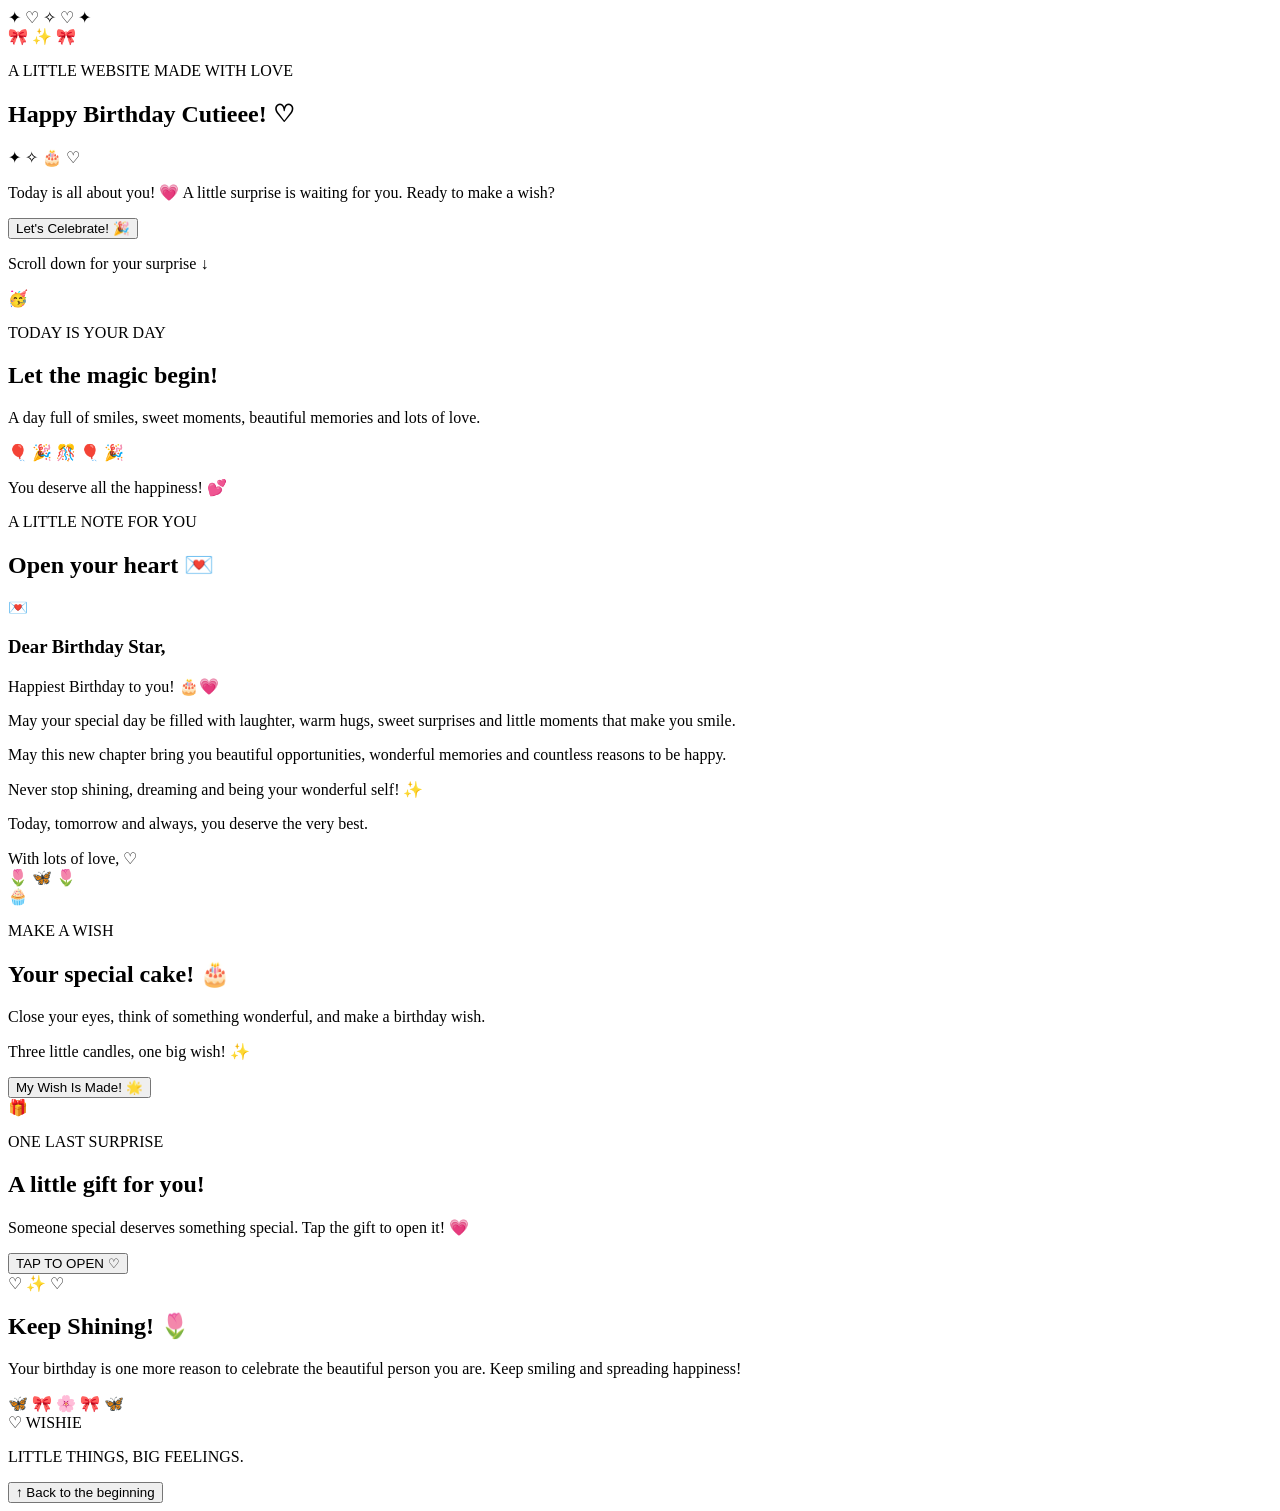
==== index.html @ fcc9b074 "Rename index (2).html to index.html" ====
<!DOCTYPE html>
<html lang="en">
<head>
    <meta charset="UTF-8">
    <meta name="viewport" content="width=device-width, initial-scale=1.0">

    <title>Happy Birthday! 🎀 | Wishie</title>

    <link rel="preconnect" href="https://fonts.googleapis.com">
    <link rel="preconnect" href="https://fonts.gstatic.com" crossorigin>

    <link href="https://fonts.googleapis.com/css2?family=Nunito:wght@400;600;700;800;900&family=Pacifico&display=swap" rel="stylesheet">

    <link rel="stylesheet" href="style.css">
</head>

<body>

    <!-- Floating background decorations -->
    <div class="floating-decor" aria-hidden="true">
        <span>✦</span>
        <span>♡</span>
        <span>✧</span>
        <span>♡</span>
        <span>✦</span>
    </div>

    <main class="website-container">

        <!-- SECTION 1: WELCOME -->
        <section class="hero" id="home">

            <div class="top-decoration">🎀 ✨ 🎀</div>

            <p class="tiny-label">A LITTLE WEBSITE MADE WITH LOVE</p>

            <h1 class="hero-title">
                Happy Birthday
                <span class="cute-word">Cutieee! ♡</span>
            </h1>

            <div class="hero-cake">
                <span class="cake-sparkle sparkle-one">✦</span>
                <span class="cake-sparkle sparkle-two">✧</span>
                <span class="cake-emoji">🎂</span>
                <span class="cake-sparkle sparkle-three">♡</span>
            </div>

            <p class="hero-message">
                Today is all about you! 💗
                A little surprise is waiting for you.
                Ready to make a wish?
            </p>

            <button class="main-button" id="celebrateButton">
                Let's Celebrate! 🎉
            </button>

            <p class="scroll-hint">Scroll down for your surprise ↓</p>

        </section>


        <!-- SECTION 2: CELEBRATION -->
        <section class="celebration-section" id="celebration">

            <div class="section-sticker">🥳</div>

            <p class="section-label">TODAY IS YOUR DAY</p>

            <h2 class="section-title">
                Let the magic begin!
            </h2>

            <p class="section-description">
                A day full of smiles, sweet moments,
                beautiful memories and lots of love.
            </p>

            <div class="party-decorations" aria-label="Birthday decorations">
                <span>🎈</span>
                <span>🎉</span>
                <span>🎊</span>
                <span>🎈</span>
                <span>🎉</span>
            </div>

            <p class="celebration-note">
                You deserve all the happiness! 💕
            </p>

        </section>


        <!-- SECTION 3: BIRTHDAY MESSAGE -->
        <section class="message-section" id="message">

            <p class="section-label">A LITTLE NOTE FOR YOU</p>

            <h2 class="section-title">
                Open your heart 💌
            </h2>

            <div class="message-card">

                <div class="message-top">
                    <span class="envelope-icon">💌</span>

                    <h3 class="message-heading">
                        Dear Birthday Star,
                    </h3>
                </div>

                <div class="message-content">

                    <p>
                        Happiest Birthday to you! 🎂💗
                    </p>

                    <p>
                        May your special day be filled with
                        laughter, warm hugs, sweet surprises
                        and little moments that make you smile.
                    </p>

                    <p>
                        May this new chapter bring you
                        beautiful opportunities, wonderful
                        memories and countless reasons to be happy.
                    </p>

                    <p class="special-wish">
                        Never stop shining, dreaming
                        and being your wonderful self! ✨
                    </p>

                    <p>
                        Today, tomorrow and always,
                        you deserve the very best.
                    </p>

                </div>

                <div class="message-signature">
                    With lots of love, ♡
                </div>

                <div class="message-bottom-decoration">
                    🌷 🦋 🌷
                </div>

            </div>

        </section>


        <!-- SECTION 4: BIRTHDAY CAKE -->
        <section class="cake-section" id="cake">

            <div class="section-sticker">🧁</div>

            <p class="section-label">MAKE A WISH</p>

            <h2 class="section-title">
                Your special cake! 🎂
            </h2>

            <p class="section-description">
                Close your eyes, think of something wonderful,
                and make a birthday wish.
            </p>

            <div class="animated-cake" aria-label="Animated birthday cake">

                <div class="cake-candles">

                    <div class="candle">
                        <span class="flame"></span>
                    </div>

                    <div class="candle">
                        <span class="flame"></span>
                    </div>

                    <div class="candle">
                        <span class="flame"></span>
                    </div>

                </div>

                <div class="cake-layer cake-top">
                    <div class="icing-drip"></div>
                </div>

                <div class="cake-layer cake-middle"></div>

                <div class="cake-layer cake-bottom"></div>

                <div class="cake-plate"></div>

            </div>

            <p class="cake-wish">
                Three little candles, one big wish! ✨
            </p>

            <button class="secondary-button" id="wishButton">
                My Wish Is Made! 🌟
            </button>

            <p class="wish-made" id="wishMessage" hidden>
                May your beautiful wish come true! 💖✨
            </p>

        </section>


        <!-- SECTION 5: GIFT SURPRISE -->
        <section class="gift-section" id="gift">

            <div class="section-sticker">🎁</div>

            <p class="section-label">ONE LAST SURPRISE</p>

            <h2 class="section-title">
                A little gift for you!
            </h2>

            <p class="section-description">
                Someone special deserves something special.
                Tap the gift to open it! 💗
            </p>

            <button
                class="gift-button"
                id="giftButton"
                aria-label="Open your birthday gift"
                aria-expanded="false"
                aria-controls="giftSurprise"
            >

                <span class="gift-bow"></span>
                <span class="gift-box"></span>
                <span class="gift-tap">TAP TO OPEN ♡</span>

            </button>

            <div class="gift-surprise" id="giftSurprise" hidden>

                <div class="surprise-sticker">💝</div>

                <h2 class="section-title">
                    Surprise, Birthday Star!
                </h2>

                <p class="surprise-special">
                    You are one of a kind. Never forget that! 💗
                </p>

                <div class="mini-surprise-cake">🧸 🎂 🌷</div>

                <p class="section-description">
                    May your days be colourful,
                    your heart be happy,
                    and your dreams come true.
                </p>

                <p class="surprise-footer">
                    Sending you a big virtual hug! ♡
                </p>

            </div>

        </section>


        <!-- SECTION 6: ENDING -->
        <section class="ending-section">

            <div class="ending-hearts">♡ ✨ ♡</div>

            <h2 class="ending-title">
                Keep Shining! 🌷
            </h2>

            <p class="ending-message">
                Your birthday is one more reason
                to celebrate the beautiful person you are.
                Keep smiling and spreading happiness!
            </p>

            <div class="ending-decoration">
                🦋 🎀 🌸 🎀 🦋
            </div>

            <div class="wishie-brand">
                ♡ WISHIE
            </div>

            <p class="brand-tagline">
                LITTLE THINGS, BIG FEELINGS.
            </p>

            <button class="back-button" id="backButton">
                ↑ Back to the beginning
            </button>

        </section>

    </main>


    <!-- Confetti appears here -->
    <div
        class="confetti-container"
        id="confettiContainer"
        aria-hidden="true"
    ></div>

    <script src="script.js"></script>

</body>
</html>
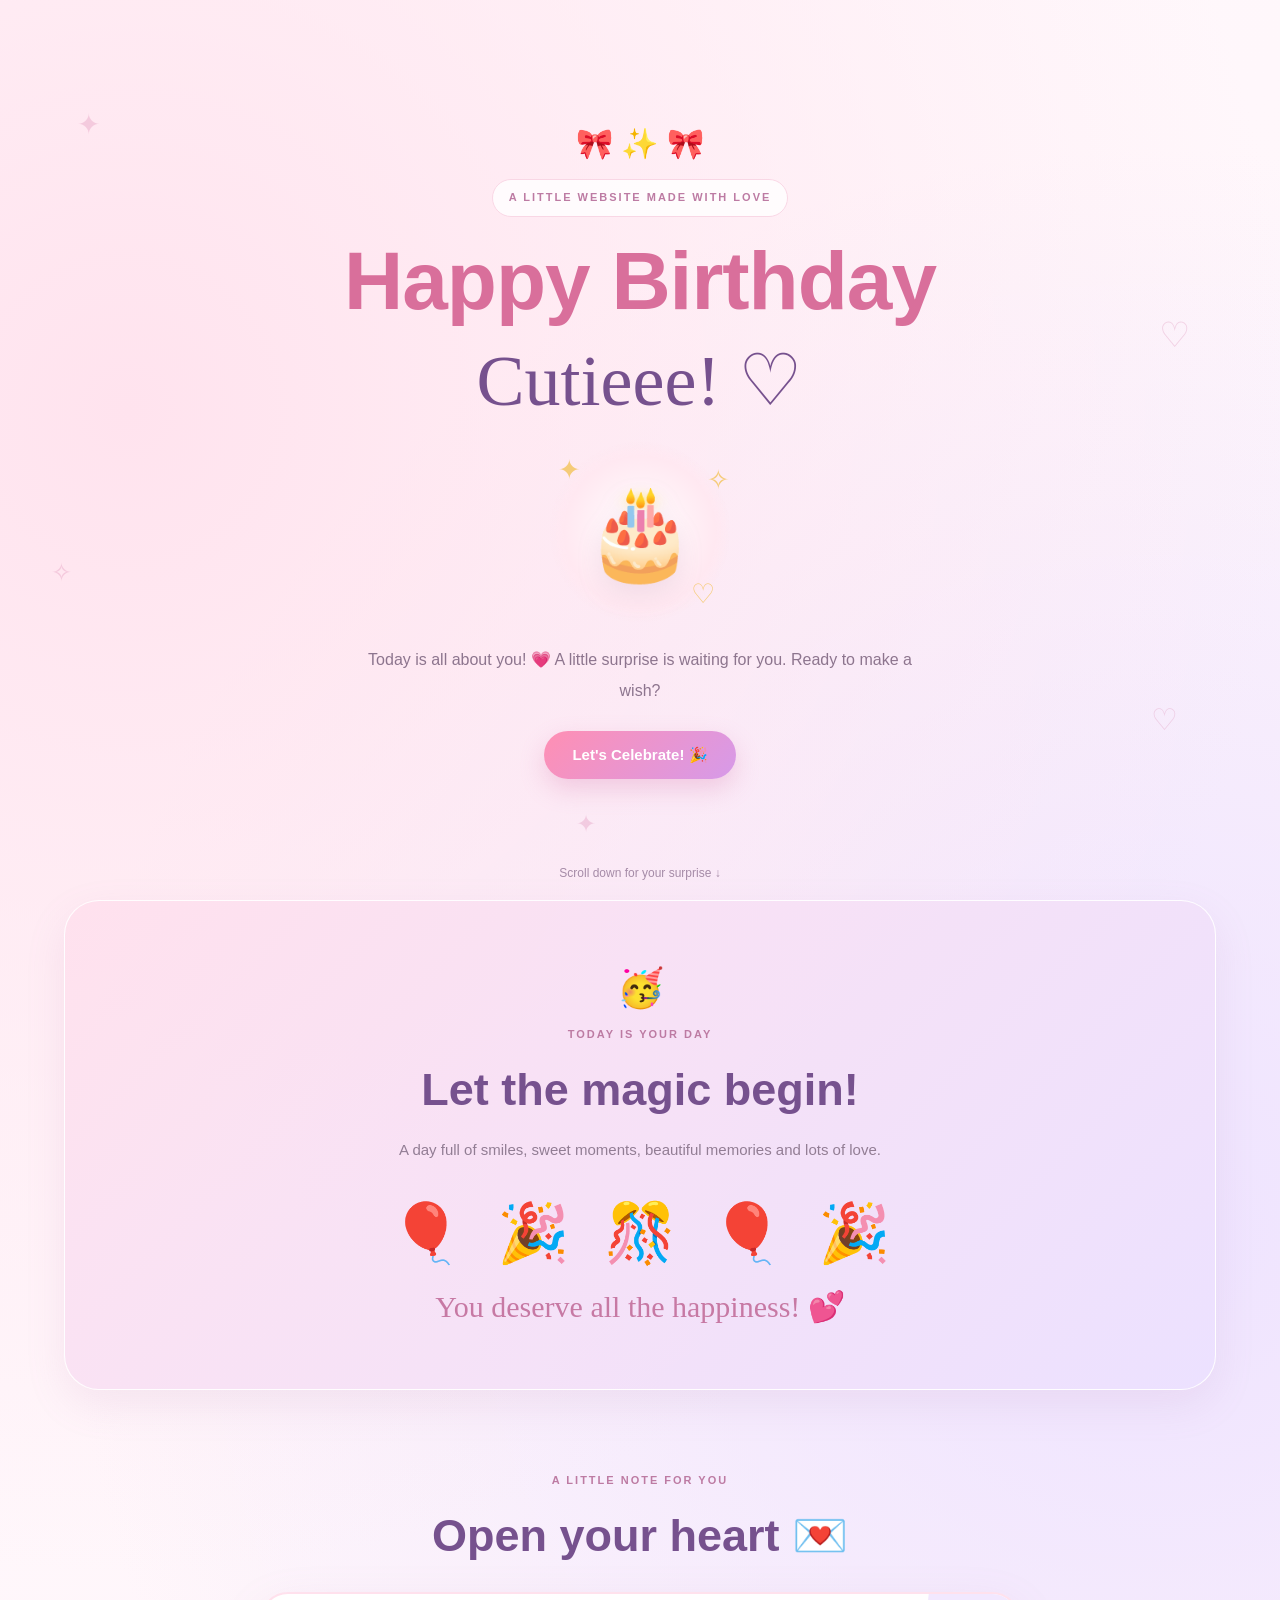
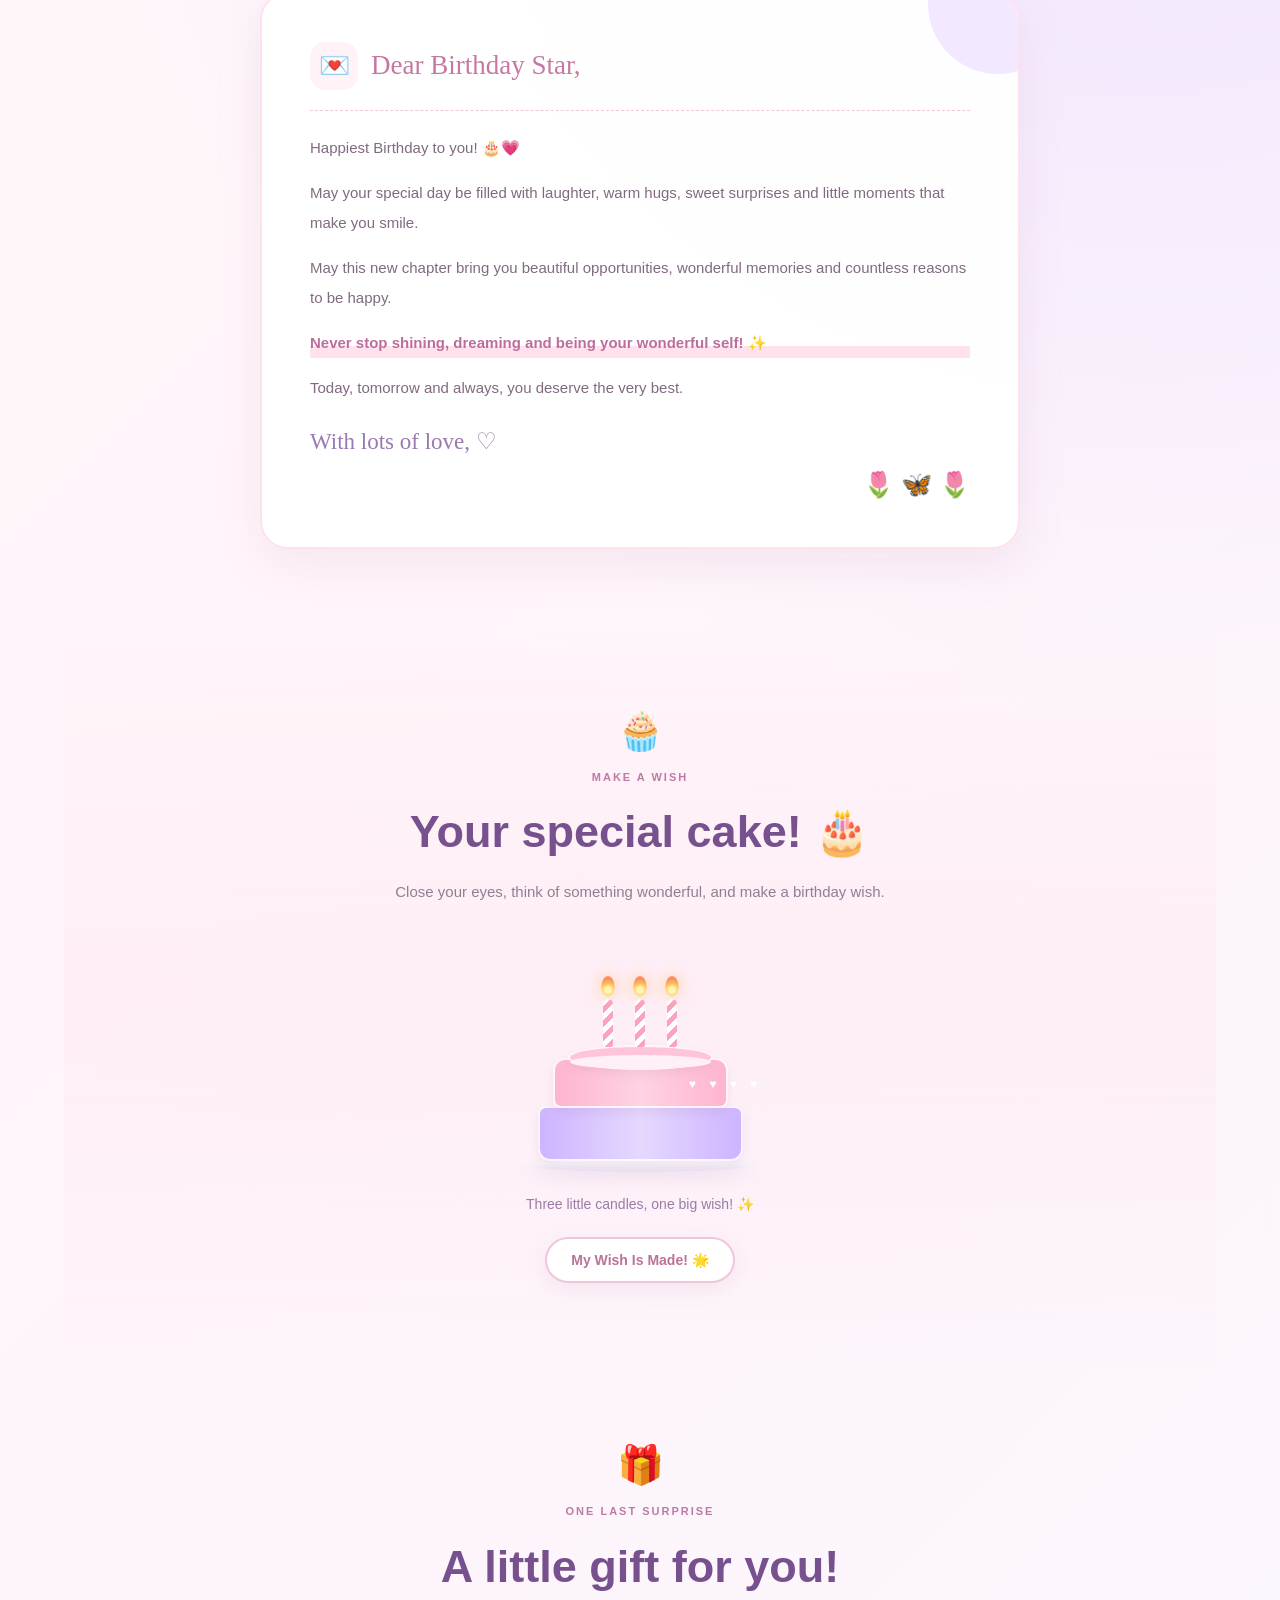
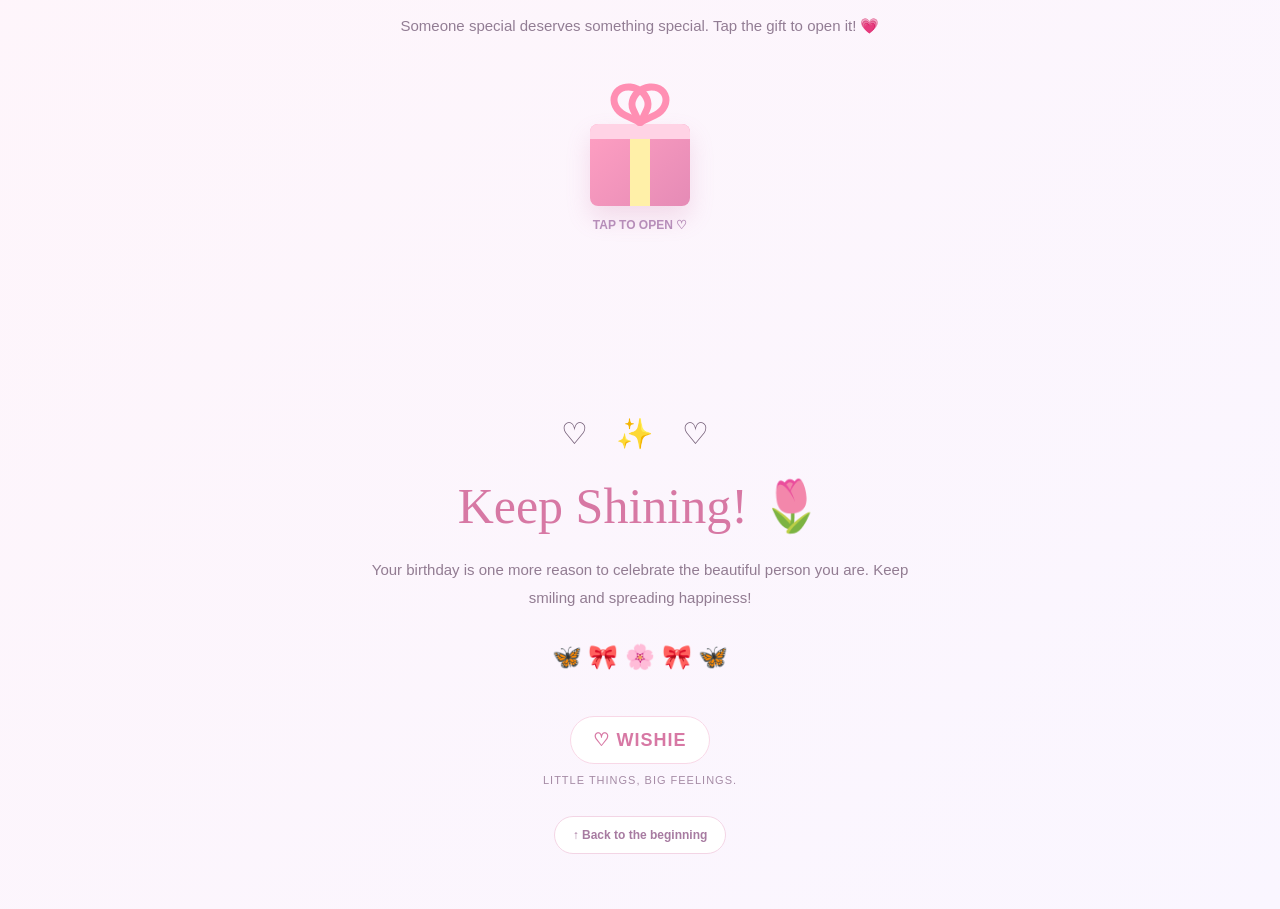
==== commit 422f9e85: "Fix missing newline at end of index.html Add newline at the end of the HTML file" ====
--- a/index.html
+++ b/index.html
@@ -320,4 +320,4 @@
     <script src="script.js"></script>
 
 </body>
-</html>
+    </html>
--- a/style.css
+++ b/style.css
@@ -0,0 +1,1083 @@
+/* ==================================
+   WISHIE BIRTHDAY WEBSITE
+   Cute pastel theme 🎀
+================================== */
+
+/* 1. BASIC SETTINGS */
+
+* {
+    margin: 0;
+    padding: 0;
+    box-sizing: border-box;
+}
+
+:root {
+    --pink: #ff8fb3;
+    --light-pink: #ffe2ed;
+    --soft-pink: #fff3f7;
+    --lavender: #e9ddff;
+    --purple: #a78bfa;
+    --dark-purple: #76518e;
+    --text: #705a73;
+    --gold: #f5cb78;
+    --white: #ffffff;
+}
+
+html {
+    scroll-behavior: smooth;
+}
+
+body {
+    width: 100%;
+    min-height: 100vh;
+    font-family: "Nunito", sans-serif;
+    color: var(--text);
+    background:
+        radial-gradient(
+            circle at 10% 10%,
+            #ffe3ee 0,
+            transparent 30%
+        ),
+        radial-gradient(
+            circle at 90% 30%,
+            #eee3ff 0,
+            transparent 35%
+        ),
+        linear-gradient(
+            135deg,
+            #fff9fc,
+            #fff5fa,
+            #faf6ff
+        );
+    overflow-x: hidden;
+}
+
+[hidden] {
+    display: none !important;
+}
+
+button {
+    font-family: inherit;
+    cursor: pointer;
+    -webkit-tap-highlight-color: transparent;
+}
+
+button:focus-visible {
+    outline: 3px solid var(--purple);
+    outline-offset: 4px;
+}
+
+/* 2. BACKGROUND DECORATIONS */
+
+.floating-decor {
+    position: fixed;
+    inset: 0;
+    overflow: hidden;
+    pointer-events: none;
+    z-index: 0;
+}
+
+.floating-decor span {
+    position: absolute;
+    color: rgba(219, 133, 177, 0.3);
+    animation: floatAround 6s ease-in-out infinite;
+}
+
+.floating-decor span:nth-child(1) {
+    top: 12%;
+    left: 6%;
+    font-size: 28px;
+}
+
+.floating-decor span:nth-child(2) {
+    top: 35%;
+    right: 7%;
+    font-size: 35px;
+    animation-delay: 1s;
+}
+
+.floating-decor span:nth-child(3) {
+    top: 62%;
+    left: 4%;
+    font-size: 25px;
+    animation-delay: 2s;
+}
+
+.floating-decor span:nth-child(4) {
+    top: 78%;
+    right: 8%;
+    font-size: 30px;
+    animation-delay: 0.5s;
+}
+
+.floating-decor span:nth-child(5) {
+    top: 90%;
+    left: 45%;
+    font-size: 24px;
+    animation-delay: 1.5s;
+}
+
+@keyframes floatAround {
+    0%, 100% {
+        transform: translateY(0) rotate(0);
+    }
+
+    50% {
+        transform: translateY(-18px) rotate(15deg);
+    }
+}
+
+/* 3. MAIN CONTAINER
+   Uses the available screen width. */
+
+.website-container {
+    position: relative;
+    z-index: 1;
+    width: 100%;
+    max-width: none;
+    margin: 0;
+    padding: 0 5%;
+}
+
+/* 4. HERO SECTION */
+
+.hero {
+    width: 100%;
+    min-height: 100vh;
+    min-height: 100svh;
+    display: flex;
+    flex-direction: column;
+    align-items: center;
+    justify-content: center;
+    position: relative;
+    text-align: center;
+    padding: 70px 15px 65px;
+}
+
+.top-decoration {
+    font-size: 30px;
+    margin-bottom: 18px;
+    animation: gentleBounce 3s ease-in-out infinite;
+}
+
+.tiny-label,
+.section-label {
+    display: inline-block;
+    color: #bd7ba3;
+    font-size: 11px;
+    font-weight: 900;
+    letter-spacing: 2px;
+    line-height: 1.8;
+    margin-bottom: 15px;
+}
+
+.tiny-label {
+    padding: 8px 16px;
+    border-radius: 50px;
+    background: rgba(255, 255, 255, 0.8);
+    border: 1px solid #f9d7e5;
+}
+
+.hero-title {
+    width: 100%;
+    font-size: clamp(38px, 8vw, 82px);
+    font-weight: 900;
+    color: #d96f9b;
+    line-height: 1.2;
+    letter-spacing: -1px;
+    animation: fadeUp 0.9s ease both;
+}
+
+.cute-word {
+    display: block;
+    margin-top: 8px;
+    font-family: "Pacifico", cursive;
+    font-size: clamp(38px, 8vw, 72px);
+    font-weight: 400;
+    color: var(--dark-purple);
+    letter-spacing: 0;
+}
+
+.hero-cake {
+    width: 180px;
+    height: 180px;
+    margin: 18px auto;
+    display: flex;
+    align-items: center;
+    justify-content: center;
+    position: relative;
+    border-radius: 50%;
+    background: radial-gradient(
+        circle,
+        white,
+        #ffe8f1 60%,
+        transparent 72%
+    );
+    animation: cakeFloat 3s ease-in-out infinite;
+}
+
+.cake-emoji {
+    font-size: 90px;
+    filter: drop-shadow(
+        0 10px 12px rgba(170, 100, 145, 0.15)
+    );
+}
+
+.cake-sparkle {
+    position: absolute;
+    color: var(--gold);
+    font-size: 27px;
+    animation: sparkle 2s ease-in-out infinite;
+}
+
+.sparkle-one {
+    top: 12px;
+    left: 8px;
+}
+
+.sparkle-two {
+    top: 22px;
+    right: 0;
+    animation-delay: 0.5s;
+}
+
+.sparkle-three {
+    bottom: 12px;
+    right: 15px;
+    animation-delay: 1s;
+}
+
+.hero-message {
+    width: 100%;
+    max-width: 550px;
+    margin: 5px auto 25px;
+    color: #8d758e;
+    font-size: 16px;
+    line-height: 1.9;
+}
+
+.main-button {
+    display: inline-flex;
+    align-items: center;
+    justify-content: center;
+    gap: 8px;
+    padding: 15px 28px;
+    border: none;
+    border-radius: 50px;
+    background: linear-gradient(
+        135deg,
+        #ff8fb3,
+        #d69ae9
+    );
+    color: white;
+    font-size: 15px;
+    font-weight: 900;
+    box-shadow: 0 10px 25px rgba(220, 125, 175, 0.3);
+    transition: transform 0.25s, box-shadow 0.25s;
+}
+
+.main-button:hover {
+    transform: translateY(-4px);
+    box-shadow: 0 14px 30px rgba(220, 125, 175, 0.4);
+}
+
+.main-button:active {
+    transform: scale(0.97);
+}
+
+.scroll-hint {
+    position: absolute;
+    bottom: 20px;
+    font-size: 12px;
+    color: #a58ba7;
+    animation: hintBounce 2s ease-in-out infinite;
+}
+
+/* 5. SHARED SECTION DESIGN */
+
+.celebration-section,
+.message-section,
+.cake-section,
+.gift-section,
+.ending-section {
+    width: 100%;
+    padding: 80px 0;
+    text-align: center;
+    scroll-margin-top: 20px;
+}
+
+.section-sticker {
+    font-size: 38px;
+    margin-bottom: 14px;
+}
+
+.section-title {
+    width: 100%;
+    color: var(--dark-purple);
+    font-size: clamp(28px, 5vw, 45px);
+    line-height: 1.35;
+    font-weight: 900;
+    margin-bottom: 15px;
+    overflow-wrap: break-word;
+}
+
+.section-description {
+    width: 100%;
+    max-width: 580px;
+    margin: 0 auto 25px;
+    color: #927d94;
+    font-size: 15px;
+    line-height: 1.9;
+}
+
+/* 6. CELEBRATION */
+
+.celebration-section {
+    padding: 65px 5%;
+    border: 1px solid rgba(255, 255, 255, 0.9);
+    border-radius: 35px;
+    background: linear-gradient(
+        135deg,
+        rgba(255, 224, 237, 0.9),
+        rgba(235, 224, 255, 0.9)
+    );
+    box-shadow: 0 15px 40px rgba(180, 125, 175, 0.12);
+    overflow: hidden;
+}
+
+.party-decorations {
+    display: flex;
+    justify-content: center;
+    align-items: center;
+    flex-wrap: wrap;
+    gap: clamp(12px, 4vw, 35px);
+    margin: 35px auto 20px;
+}
+
+.party-decorations span {
+    display: inline-block;
+    font-size: clamp(36px, 7vw, 58px);
+    animation: partyBounce 2s ease-in-out infinite;
+}
+
+.party-decorations span:nth-child(even) {
+    animation-delay: 0.5s;
+}
+
+.celebration-note {
+    margin-top: 22px;
+    font-family: "Pacifico", cursive;
+    color: #c779a4;
+    font-size: clamp(21px, 4vw, 30px);
+}
+
+/* 7. MESSAGE CARD */
+
+.message-card {
+    width: 100%;
+    max-width: 760px;
+    margin: 25px auto 0;
+    padding: clamp(25px, 5vw, 48px);
+    text-align: left;
+    position: relative;
+    background: rgba(255, 255, 255, 0.94);
+    border: 2px solid #ffe1ed;
+    border-radius: 28px;
+    box-shadow: 0 15px 45px rgba(183, 130, 173, 0.13);
+    overflow: hidden;
+}
+
+.message-card::before {
+    content: "";
+    position: absolute;
+    top: -60px;
+    right: -50px;
+    width: 140px;
+    height: 140px;
+    border-radius: 50%;
+    background: #f2e8ff;
+}
+
+.message-top {
+    position: relative;
+    display: flex;
+    align-items: center;
+    flex-wrap: wrap;
+    gap: 13px;
+    padding-bottom: 20px;
+    margin-bottom: 22px;
+    border-bottom: 1px dashed #f0c6dc;
+}
+
+.envelope-icon {
+    width: 48px;
+    height: 48px;
+    flex-shrink: 0;
+    display: flex;
+    align-items: center;
+    justify-content: center;
+    border-radius: 15px;
+    background: var(--soft-pink);
+    font-size: 25px;
+}
+
+.message-heading {
+    font-family: "Pacifico", cursive;
+    color: #c778a2;
+    font-size: clamp(21px, 4vw, 27px);
+    font-weight: 400;
+}
+
+.message-content {
+    position: relative;
+    color: #806a80;
+    font-size: 15px;
+    line-height: 2;
+    overflow-wrap: break-word;
+}
+
+.message-content p {
+    margin-bottom: 15px;
+}
+
+.special-wish {
+    color: #bc6e9a;
+    font-weight: 900;
+    background: linear-gradient(
+        transparent 60%,
+        #ffe2ee 60%
+    );
+}
+
+.message-signature {
+    margin-top: 25px;
+    color: #9a7ab0;
+    font-family: "Pacifico", cursive;
+    font-size: 23px;
+}
+
+.message-bottom-decoration {
+    text-align: right;
+    font-size: 25px;
+    margin-top: 15px;
+}
+
+/* 8. CAKE SECTION */
+
+.cake-section {
+    background: linear-gradient(
+        180deg,
+        transparent,
+        rgba(255, 230, 241, 0.5),
+        transparent
+    );
+}
+
+.animated-cake {
+    width: 230px;
+    height: 230px;
+    margin: 35px auto 20px;
+    position: relative;
+    display: flex;
+    flex-direction: column;
+    align-items: center;
+    justify-content: flex-end;
+    animation: cakeFloat 3s ease-in-out infinite;
+}
+
+.cake-candles {
+    height: 65px;
+    display: flex;
+    justify-content: center;
+    align-items: flex-end;
+    gap: 22px;
+    position: relative;
+    z-index: 5;
+    margin-bottom: -2px;
+}
+
+.candle {
+    width: 10px;
+    height: 48px;
+    border-radius: 5px 5px 2px 2px;
+    position: relative;
+    background: repeating-linear-gradient(
+        135deg,
+        white 0 5px,
+        #ff9fc2 5px 10px
+    );
+}
+
+.flame {
+    position: absolute;
+    top: -23px;
+    left: 50%;
+    width: 13px;
+    height: 20px;
+    border-radius: 50% 50% 45% 45%;
+    background: radial-gradient(
+        circle at 50% 70%,
+        #fff6b0 0 20%,
+        #ffbc54 45%,
+        #ff8b66 75%
+    );
+    box-shadow: 0 0 15px rgba(255, 190, 80, 0.6);
+    transform: translateX(-50%);
+    transform-origin: bottom center;
+    animation: flameDance 0.6s ease-in-out infinite alternate;
+}
+
+.cake-layer {
+    position: relative;
+    border: 2px solid rgba(255, 255, 255, 0.85);
+    box-shadow: 0 5px 10px rgba(170, 110, 150, 0.12);
+}
+
+.cake-top {
+    width: 145px;
+    height: 25px;
+    background: #ffc4dc;
+    border-radius: 50%;
+    z-index: 3;
+    margin-bottom: -12px;
+}
+
+.icing-drip {
+    position: absolute;
+    top: 8px;
+    left: 0;
+    width: 100%;
+    height: 14px;
+    border-radius: 50%;
+    background: #fff0f7;
+}
+
+.cake-middle {
+    width: 175px;
+    height: 50px;
+    border-radius: 12px 12px 8px 8px;
+    background: linear-gradient(
+        90deg,
+        #ffb4d1,
+        #ffd2e4,
+        #ffb4d1
+    );
+    z-index: 2;
+}
+
+.cake-middle::before {
+    content: "♥  ♥  ♥  ♥";
+    position: absolute;
+    top: 17px;
+    width: 100%;
+    text-align: center;
+    color: white;
+    font-size: 12px;
+    letter-spacing: 5px;
+}
+
+.cake-bottom {
+    width: 205px;
+    height: 55px;
+    border-radius: 8px 8px 12px 12px;
+    background: linear-gradient(
+        90deg,
+        #cdb5ff,
+        #e5d8ff,
+        #cdb5ff
+    );
+    z-index: 1;
+    margin-top: -2px;
+}
+
+.cake-plate {
+    width: 225px;
+    height: 13px;
+    background: linear-gradient(#fff, #e9dff0);
+    border-radius: 50%;
+    box-shadow: 0 7px 15px rgba(140, 100, 150, 0.12);
+    margin-top: -2px;
+}
+
+.cake-wish {
+    margin: 20px auto;
+    font-size: 14px;
+    line-height: 1.8;
+    color: #9a7ba5;
+}
+
+.secondary-button {
+    max-width: 100%;
+    padding: 13px 24px;
+    border: 2px solid #f1c5dc;
+    border-radius: 50px;
+    background: white;
+    color: #bc719b;
+    font-size: 14px;
+    font-weight: 900;
+    box-shadow: 0 7px 20px rgba(190, 120, 165, 0.12);
+    transition: 0.25s ease;
+}
+
+.secondary-button:hover {
+    background: #fff0f6;
+    transform: translateY(-3px);
+}
+
+.wish-made {
+    width: 100%;
+    max-width: 400px;
+    margin: 20px auto 0;
+    padding: 15px;
+    border-radius: 16px;
+    background: white;
+    color: #bc719b;
+    font-weight: 800;
+    line-height: 1.7;
+    box-shadow: 0 10px 25px rgba(190, 120, 165, 0.12);
+    animation: fadeUp 0.5s ease both;
+}
+
+/* 9. GIFT BUTTON */
+
+.gift-stars {
+    color: var(--gold);
+    font-size: 25px;
+    letter-spacing: 15px;
+    margin: 25px 0;
+}
+
+.gift-button {
+    width: 160px;
+    height: 170px;
+    display: block;
+    position: relative;
+    margin: 20px auto;
+    border: none;
+    background: transparent;
+    transition: transform 0.3s ease;
+}
+
+.gift-button:hover {
+    transform: scale(1.06) rotate(-3deg);
+}
+
+.gift-button:active {
+    transform: scale(0.96);
+}
+
+.gift-bow {
+    position: absolute;
+    z-index: 3;
+    top: 18px;
+    left: 50%;
+    width: 60px;
+    height: 30px;
+    transform: translateX(-50%);
+}
+
+.gift-bow::before,
+.gift-bow::after {
+    content: "";
+    position: absolute;
+    top: 0;
+    width: 28px;
+    height: 22px;
+    border: 7px solid #ff8fb3;
+    border-radius: 50% 50% 10% 50%;
+}
+
+.gift-bow::before {
+    left: 0;
+    transform: rotate(25deg);
+}
+
+.gift-bow::after {
+    right: 0;
+    transform: rotate(-25deg) scaleX(-1);
+}
+
+.gift-box {
+    position: absolute;
+    bottom: 30px;
+    left: 50%;
+    width: 100px;
+    height: 82px;
+    transform: translateX(-50%);
+    border-radius: 8px;
+    background: linear-gradient(
+        135deg,
+        #ff9fc2,
+        #e58bb6
+    );
+    box-shadow: 0 12px 25px rgba(205, 110, 160, 0.2);
+    overflow: hidden;
+}
+
+.gift-box::before {
+    content: "";
+    position: absolute;
+    left: 50%;
+    width: 20px;
+    height: 100%;
+    transform: translateX(-50%);
+    background: #fff0a8;
+}
+
+.gift-box::after {
+    content: "";
+    position: absolute;
+    top: 0;
+    left: 0;
+    width: 100%;
+    height: 15px;
+    background: #ffd3e5;
+}
+
+.gift-tap {
+    position: absolute;
+    bottom: 4px;
+    left: 50%;
+    width: 180px;
+    transform: translateX(-50%);
+    color: #b68db9;
+    font-size: 12px;
+    font-weight: 900;
+    white-space: nowrap;
+}
+
+.gift-opened {
+    animation: giftPop 0.5s ease both;
+}
+
+/* 10. GIFT SURPRISE */
+
+.gift-surprise {
+    width: 100%;
+    max-width: 760px;
+    margin: 25px auto 0;
+    padding: clamp(25px, 5vw, 45px);
+    border: 2px solid #ffe0ec;
+    border-radius: 28px;
+    background: rgba(255, 255, 255, 0.94);
+    box-shadow: 0 15px 45px rgba(183, 130, 173, 0.13);
+    animation: fadeUp 0.7s ease both;
+}
+
+.surprise-sticker {
+    font-size: 48px;
+    margin-bottom: 18px;
+}
+
+.gift-surprise .section-title {
+    font-family: "Pacifico", cursive;
+    font-weight: 400;
+}
+
+.surprise-special {
+    margin: 18px auto;
+    color: #c574a1;
+    font-size: 16px;
+    font-weight: 900;
+    line-height: 1.8;
+}
+
+.mini-surprise-cake {
+    font-size: 50px;
+    margin: 18px 0;
+    animation: cakeFloat 2.5s ease-in-out infinite;
+}
+
+.surprise-footer {
+    margin-top: 22px;
+    color: #9c7bb1;
+    font-family: "Pacifico", cursive;
+    font-size: 21px;
+}
+
+/* 11. ENDING */
+
+.ending-section {
+    padding-top: 80px;
+    padding-bottom: 55px;
+}
+
+.ending-hearts {
+    font-size: 30px;
+    letter-spacing: 10px;
+    margin-bottom: 20px;
+    animation: gentleBounce 2s ease-in-out infinite;
+}
+
+.ending-title {
+    font-family: "Pacifico", cursive;
+    color: #d778a4;
+    font-size: clamp(30px, 7vw, 50px);
+    font-weight: 400;
+    line-height: 1.4;
+    margin-bottom: 15px;
+}
+
+.ending-message {
+    width: 100%;
+    max-width: 550px;
+    margin: 0 auto 30px;
+    color: #927c92;
+    font-size: 15px;
+    line-height: 1.9;
+}
+
+.ending-decoration {
+    font-size: 24px;
+    margin: 20px 0;
+}
+
+.wishie-brand {
+    display: inline-block;
+    margin-top: 25px;
+    padding: 12px 22px;
+    border: 1px solid #f8d8e7;
+    border-radius: 50px;
+    background: white;
+    color: #d778a4;
+    font-size: 18px;
+    font-weight: 900;
+    letter-spacing: 1px;
+}
+
+.brand-tagline {
+    margin-top: 10px;
+    color: #a58ba5;
+    font-size: 11px;
+    letter-spacing: 1px;
+}
+
+.back-button {
+    display: block;
+    margin: 30px auto 0;
+    padding: 11px 18px;
+    border: 1px solid #f3d5e5;
+    border-radius: 30px;
+    background: white;
+    color: #a77ba1;
+    font-size: 12px;
+    font-weight: 800;
+    transition: 0.3s ease;
+}
+
+.back-button:hover {
+    transform: translateY(-3px);
+}
+
+/* 12. CONFETTI */
+
+.confetti-container {
+    position: fixed;
+    inset: 0;
+    z-index: 999;
+    overflow: hidden;
+    pointer-events: none;
+}
+
+.confetti-piece {
+    position: absolute;
+    top: -20px;
+    width: 9px;
+    height: 14px;
+    border-radius: 3px;
+    animation: confettiFall 3.5s linear forwards;
+}
+
+/* 13. ANIMATIONS */
+
+@keyframes fadeUp {
+    from {
+        opacity: 0;
+        transform: translateY(22px);
+    }
+
+    to {
+        opacity: 1;
+        transform: translateY(0);
+    }
+}
+
+@keyframes cakeFloat {
+    0%, 100% {
+        transform: translateY(0) rotate(-1deg);
+    }
+
+    50% {
+        transform: translateY(-10px) rotate(1deg);
+    }
+}
+
+@keyframes sparkle {
+    0%, 100% {
+        opacity: 0.5;
+        scale: 0.9;
+    }
+
+    50% {
+        opacity: 1;
+        scale: 1.2;
+    }
+}
+
+@keyframes gentleBounce {
+    0%, 100% {
+        transform: translateY(0);
+    }
+
+    50% {
+        transform: translateY(-8px);
+    }
+}
+
+@keyframes hintBounce {
+    0%, 100% {
+        transform: translateY(0);
+    }
+
+    50% {
+        transform: translateY(5px);
+    }
+}
+
+@keyframes partyBounce {
+    0%, 100% {
+        transform: translateY(0) rotate(-5deg);
+    }
+
+    50% {
+        transform: translateY(-12px) rotate(5deg);
+    }
+}
+
+@keyframes flameDance {
+    from {
+        rotate: -6deg;
+        scale: 1;
+    }
+
+    to {
+        rotate: 6deg;
+        scale: 0.9 1.1;
+    }
+}
+
+@keyframes giftPop {
+    0% {
+        transform: scale(0.7) rotate(-8deg);
+    }
+
+    70% {
+        transform: scale(1.08) rotate(3deg);
+    }
+
+    100% {
+        transform: scale(1) rotate(0);
+    }
+}
+
+@keyframes confettiFall {
+    0% {
+        transform: translateY(-20px) rotate(0);
+        opacity: 1;
+    }
+
+    80% {
+        opacity: 1;
+    }
+
+    100% {
+        transform: translateY(105vh) rotate(720deg);
+        opacity: 0;
+    }
+}
+
+/* 14. MOBILE RESPONSIVE */
+
+@media (max-width: 600px) {
+
+    .website-container {
+        padding: 0 16px;
+    }
+
+    .hero {
+        padding: 70px 4px 65px;
+    }
+
+    .hero-title {
+        letter-spacing: 0;
+    }
+
+    .hero-cake {
+        width: 155px;
+        height: 155px;
+    }
+
+    .cake-emoji {
+        font-size: 78px;
+    }
+
+    .hero-message {
+        font-size: 14px;
+    }
+
+    .celebration-section,
+    .message-section,
+    .cake-section,
+    .gift-section,
+    .ending-section {
+        padding-top: 58px;
+        padding-bottom: 58px;
+    }
+
+    .celebration-section {
+        padding-left: 12px;
+        padding-right: 12px;
+        border-radius: 25px;
+    }
+
+    .message-card {
+        padding: 24px 20px;
+        border-radius: 22px;
+    }
+
+    .message-content {
+        font-size: 14px;
+    }
+
+    .animated-cake {
+        transform: scale(0.92);
+        margin-top: 25px;
+        margin-bottom: 25px;
+    }
+
+    .gift-surprise {
+        padding: 25px 18px;
+        border-radius: 22px;
+    }
+
+    .party-decorations {
+        gap: 12px;
+    }
+
+    .party-decorations span {
+        font-size: 36px;
+    }
+}
+
+/* 15. ACCESSIBILITY */
+
+@media (prefers-reduced-motion: reduce) {
+    *,
+    *::before,
+    *::after {
+        animation-duration: 0.01ms !important;
+        animation-iteration-count: 1 !important;
+        scroll-behavior: auto !important;
+        transition-duration: 0.01ms !important;
+    }
+   }
